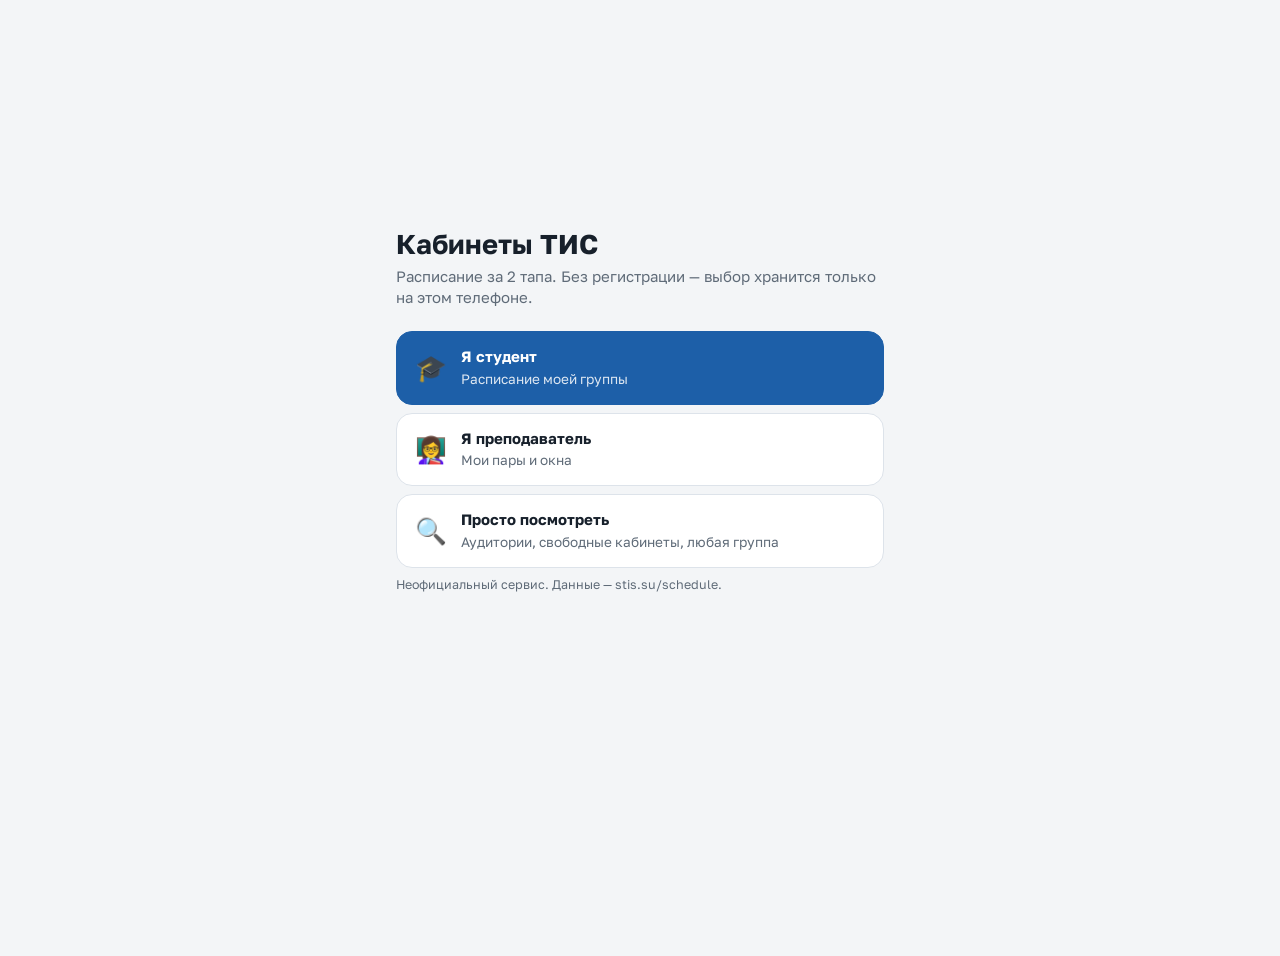
==== proto/index.html @ b6fd41b8 "Прототип редизайна: онбординг, «Сегодня», неделя, поиск и свободные кабинеты Co-Authored-By: Claude " ====
<!doctype html>
<html lang="ru">
<head>
<meta charset="utf-8">
<meta name="viewport" content="width=device-width,initial-scale=1,viewport-fit=cover">
<title>Кабинеты ТИС — прототип</title>
<link rel="preconnect" href="https://fonts.googleapis.com">
<link rel="stylesheet" href="https://fonts.googleapis.com/css2?family=Golos+Text:wght@400;500;600;700&family=IBM+Plex+Mono:wght@400;500;600&display=swap">
<style>
/* Прототип «Моё расписание сначала»: онбординг → Сегодня / Неделя / Найти / Ещё (нижняя панель) */
:root{
  --bg:#f3f5f7; --surface:#ffffff; --fg:#17202b; --muted:#5f6b78; --line:#dde3ea;
  --accent:#1d5fa8; --accent-fg:#ffffff; --accent-soft:#e3edf8;
  --now:#c2410c; --now-soft:#fdeee5; --lab:#2f7d4f; --lab-soft:#e2f2e8; --warn:#a16207; --warn-soft:#fdf3d8;
  --f-body:"Golos Text",system-ui,-apple-system,"Segoe UI",Roboto,sans-serif;
  --f-mono:"IBM Plex Mono",ui-monospace,Consolas,monospace;
  color-scheme:light;
}
@media (prefers-color-scheme: dark){:root:not([data-theme="light"]){
  --bg:#0f141a; --surface:#171e27; --fg:#e6ebf1; --muted:#97a3b0; --line:#28323e;
  --accent:#7fb2ec; --accent-fg:#0f141a; --accent-soft:#1a2b40;
  --now:#fb923c; --now-soft:#3a2416; --lab:#6fcf97; --lab-soft:#183324; --warn:#facc15; --warn-soft:#3a3214; color-scheme:dark}}
:root[data-theme="dark"]{
  --bg:#0f141a; --surface:#171e27; --fg:#e6ebf1; --muted:#97a3b0; --line:#28323e;
  --accent:#7fb2ec; --accent-fg:#0f141a; --accent-soft:#1a2b40;
  --now:#fb923c; --now-soft:#3a2416; --lab:#6fcf97; --lab-soft:#183324; --warn:#facc15; --warn-soft:#3a3214; color-scheme:dark}

*{box-sizing:border-box}
[hidden]{display:none!important}
html{-webkit-text-size-adjust:100%}
body{margin:0;background:var(--bg);color:var(--fg);font:15px/1.45 var(--f-body)}
button{font:inherit;color:inherit;cursor:pointer}
input{font:inherit}
.mono{font-family:var(--f-mono)}
.muted{color:var(--muted)}
.app{max-width:520px;margin:0 auto;padding:12px 16px calc(84px + env(safe-area-inset-bottom,0px))}

/* шапка с профилями */
.top{display:flex;align-items:center;gap:8px;margin:4px 0 12px}
.profiles{display:flex;gap:6px;overflow-x:auto;scrollbar-width:none;flex:1;min-width:0}
.profiles::-webkit-scrollbar{display:none}
.prof{flex:none;border:1px solid var(--line);background:var(--surface);border-radius:99px;padding:6px 12px;font-weight:600;font-size:.88rem;white-space:nowrap}
.prof small{font-weight:400;color:var(--muted);margin-left:4px}
.prof[aria-pressed="true"]{background:var(--fg);color:var(--bg);border-color:var(--fg)}
.prof[aria-pressed="true"] small{color:inherit;opacity:.7}
.prof.add{color:var(--accent);border-style:dashed}

/* карточка «сейчас / следующая» */
.hero{background:var(--accent);color:var(--accent-fg);border-radius:20px;padding:16px 18px;margin-bottom:14px}
.hero.now{background:var(--now)}
.hero.calm{background:var(--surface);color:var(--fg);border:1px solid var(--line)}
.hero .lbl{font-size:.8rem;font-weight:600;text-transform:uppercase;letter-spacing:.06em;opacity:.85}
.hero .room{font-family:var(--f-mono);font-size:2.6rem;font-weight:600;line-height:1.1;margin:6px 0 2px}
.hero .subj{font-size:1.05rem;font-weight:600;line-height:1.3}
.hero .meta{font-size:.88rem;opacity:.85;margin-top:4px}
.hero .bar{height:6px;background:color-mix(in srgb,currentColor 25%,transparent);border-radius:99px;margin-top:12px;overflow:hidden}
.hero .bar i{display:block;height:100%;background:currentColor;border-radius:99px}

/* дни */
.days{display:grid;grid-template-columns:28px repeat(6,1fr) 28px;gap:4px;align-items:center;margin-bottom:12px}
.days button{border:0;background:none;padding:6px 0;border-radius:12px;display:flex;flex-direction:column;align-items:center;line-height:1.15}
.days .w{font-size:.7rem;color:var(--muted);text-transform:uppercase}
.days .n{font-weight:700;font-size:1.05rem}
.days button.today .n{color:var(--accent)}
.days button[aria-pressed="true"]{background:var(--fg);color:var(--bg)}
.days button[aria-pressed="true"] .w,.days button[aria-pressed="true"] .n{color:inherit}
.days button.has::after{content:"";width:4px;height:4px;border-radius:50%;background:currentColor;opacity:.5;margin-top:3px}
.days .arr{color:var(--muted);font-size:1.1rem}

h2{font-size:1.15rem;margin:4px 0 10px}
h3{font-size:.8rem;text-transform:uppercase;letter-spacing:.06em;color:var(--muted);margin:18px 0 8px}

/* пары */
.lesson{display:grid;grid-template-columns:52px 1fr;gap:10px;margin-bottom:8px}
.lesson .t{font-family:var(--f-mono);font-size:.82rem;text-align:right;padding-top:12px;line-height:1.25}
.lesson .t b{display:block;font-size:.95rem}
.card{background:var(--surface);border:1px solid var(--line);border-radius:14px;padding:10px 12px;min-width:0}
.card .s{font-weight:600;line-height:1.3}
.card .who{font-size:.85rem;color:var(--muted);margin-top:3px}
.card .r{font-family:var(--f-mono);font-weight:600;color:var(--fg)}
.lesson.past{opacity:.5}
.lesson.cur .card{border-color:var(--now);box-shadow:inset 3px 0 0 var(--now)}
.lesson.cancel .card{background:transparent;border-style:dashed}
.lesson.cancel .s{text-decoration:line-through;color:var(--muted)}
.chip{display:inline-block;font-size:.68rem;font-weight:600;padding:1px 7px;border-radius:99px;background:var(--accent-soft);color:var(--accent);margin-right:6px;vertical-align:1px}
.chip.k3{background:var(--lab-soft);color:var(--lab)}
.chip.chg{background:var(--warn-soft);color:var(--warn)}
.chip.nw{background:var(--now-soft);color:var(--now)}
.gap{margin:2px 0 10px 62px;font-size:.8rem;color:var(--muted);display:flex;align-items:center;gap:8px}
.gap::before{content:"";flex:none;width:18px;border-top:1px dashed var(--muted)}
.empty{background:var(--surface);border:1px dashed var(--line);border-radius:14px;padding:22px 16px;text-align:center;color:var(--muted)}
.link{background:none;border:0;padding:0;color:var(--accent);font:inherit}

/* неделя */
.wday{background:var(--surface);border:1px solid var(--line);border-radius:14px;padding:10px 12px;margin-bottom:8px}
.wday.today{border-color:var(--accent)}
.wday .hd{display:flex;justify-content:space-between;align-items:baseline;font-weight:700;margin-bottom:4px;background:none;border:0;padding:0;width:100%;text-align:left}
.wday .hd span{font-weight:400;font-size:.8rem;color:var(--muted)}
.wrow{display:grid;grid-template-columns:18px 44px 1fr auto;gap:8px;font-size:.88rem;padding:3px 0;align-items:baseline}
.wrow .p{color:var(--muted);font-family:var(--f-mono)}
.wrow .tm{font-family:var(--f-mono);color:var(--muted);font-size:.8rem}
.wrow .sj{white-space:nowrap;overflow:hidden;text-overflow:ellipsis}
.wrow .rm{font-family:var(--f-mono);font-weight:600}

/* поиск */
.search{display:flex;gap:8px;margin-bottom:12px}
.search input{flex:1;min-width:0;border:1px solid var(--line);background:var(--surface);color:var(--fg);border-radius:12px;padding:12px 14px;font-size:1rem}
.res{display:flex;flex-direction:column;gap:6px}
.res button{display:flex;justify-content:space-between;gap:8px;text-align:left;background:var(--surface);border:1px solid var(--line);border-radius:12px;padding:10px 12px}
.res button small{color:var(--muted);flex:none}
.big{display:flex;align-items:center;gap:12px;width:100%;text-align:left;background:var(--surface);border:1px solid var(--line);border-radius:16px;padding:14px 16px;margin-bottom:8px}
.big .ic{font-size:1.6rem;flex:none;width:36px;text-align:center}
.big b{display:block}
.big span{font-size:.85rem;color:var(--muted)}
.big.primary{background:var(--accent);color:var(--accent-fg);border-color:var(--accent)}
.big.primary span{color:inherit;opacity:.85}
.pairs{display:flex;gap:6px;overflow-x:auto;scrollbar-width:none;margin-bottom:10px}
.pairs button{flex:none;border:1px solid var(--line);background:var(--surface);border-radius:12px;padding:6px 12px;font-size:.85rem;line-height:1.2;text-align:center}
.pairs button small{display:block;color:var(--muted);font-family:var(--f-mono);font-size:.72rem}
.pairs button[aria-pressed="true"]{background:var(--fg);color:var(--bg);border-color:var(--fg)}
.pairs button[aria-pressed="true"] small{color:inherit}
.rooms{display:grid;grid-template-columns:repeat(auto-fill,minmax(96px,1fr));gap:6px}
.rooms button{background:var(--lab-soft);color:var(--fg);border:1px solid transparent;border-radius:12px;padding:8px 10px;text-align:left}
.rooms button b{font-family:var(--f-mono);display:block}
.rooms button small{color:var(--muted);font-size:.75rem}
.viewing{display:flex;align-items:center;gap:8px;background:var(--accent-soft);border-radius:12px;padding:8px 10px 8px 14px;margin-bottom:12px;font-size:.9rem}
.viewing b{flex:1;min-width:0;overflow:hidden;text-overflow:ellipsis;white-space:nowrap}
.btn{border:1px solid var(--line);background:var(--surface);border-radius:10px;padding:6px 12px;font-weight:600;font-size:.85rem}
.btn.primary{background:var(--accent);border-color:var(--accent);color:var(--accent-fg)}

/* изменения */
.chg{background:var(--surface);border:1px solid var(--line);border-radius:12px;padding:10px 12px;margin-bottom:6px;font-size:.88rem}
.chg .w{font-size:.78rem;color:var(--muted)}
.chg del{color:var(--muted)}
.chg ins{text-decoration:none;font-weight:600}

/* онбординг */
.onb{min-height:calc(100vh - 40px);display:flex;flex-direction:column;justify-content:center;padding-bottom:40px}
.onb h1{font-size:1.7rem;line-height:1.15;margin:0 0 6px}
.onb p{color:var(--muted);margin:0 0 22px}

/* нижняя панель */
.tabbar{position:fixed;left:0;right:0;bottom:0;background:color-mix(in srgb,var(--surface) 92%,transparent);backdrop-filter:blur(10px);border-top:1px solid var(--line);padding:6px 8px calc(6px + env(safe-area-inset-bottom,0px));display:flex;justify-content:center}
.tabbar div{display:grid;grid-template-columns:repeat(4,1fr);max-width:520px;width:100%}
.tabbar button{border:0;background:none;display:flex;flex-direction:column;align-items:center;gap:2px;padding:6px 0;font-size:.72rem;color:var(--muted);position:relative}
.tabbar button .i{font-size:1.25rem;line-height:1}
.tabbar button[aria-current="page"]{color:var(--accent);font-weight:600}
.tabbar .dot{position:absolute;top:4px;left:calc(50% + 8px);background:var(--now);color:#fff;border-radius:99px;font-size:.62rem;padding:0 5px;font-weight:700}
.foot{font-size:.78rem;color:var(--muted);margin-top:20px}
.demo{font-size:.75rem;color:var(--muted);text-align:center;margin:-4px 0 10px}
</style>
</head>
<body>
<div class="app" id="app"></div>
<nav class="tabbar" id="tabbar" hidden><div id="tabs"></div></nav>
<script>
"use strict";
/* Всё из расписания выводится только через textContent (helper h) */
const KN = ["", "Лекция", "Практика", "Лаб."];
const WD = ["пн", "вт", "ср", "чт", "пт", "сб", "вс"];
const WDL = ["Понедельник", "Вторник", "Среда", "Четверг", "Пятница", "Суббота", "Воскресенье"];
const TYPE = { group: "группа", teacher: "преп.", room: "ауд." };

function h(tag, props, ...kids) {
  const el = document.createElement(tag);
  for (const [k, v] of Object.entries(props || {})) {
    if (v == null || v === false) continue;
    if (k === "class") el.className = v;
    else if (k.startsWith("on")) el.addEventListener(k.slice(2), v);
    else el.setAttribute(k, v === true ? "" : v);
  }
  for (const c of kids.flat()) if (c != null && c !== false) el.append(c instanceof Node ? c : String(c));
  return el;
}
const pad = n => String(n).padStart(2, "0");
const iso = d => `${d.getFullYear()}-${pad(d.getMonth() + 1)}-${pad(d.getDate())}`;
const fromIso = s => { const [y, m, d] = s.split("-").map(Number); return new Date(y, m - 1, d); };
const wdi = d => (d.getDay() + 6) % 7;
const addDays = (d, n) => { const x = new Date(d); x.setDate(x.getDate() + n); return x; };
const dm = d => `${pad(d.getDate())}.${pad(d.getMonth() + 1)}`;
const mins = t => { const m = /(\d{1,2})\.(\d{2})-(\d{1,2})\.(\d{2})/.exec(t || ""); return m ? [m[1] * 60 + +m[2], m[3] * 60 + +m[4]] : null; };
const hm = m => `${Math.floor(m / 60)}:${pad(m % 60)}`;
const dur = m => (m >= 60 ? Math.floor(m / 60) + " ч " : "") + (m % 60 ? (m % 60) + " мин" : "");
const splitT = s => s.split("/").map(x => x.trim()).filter(Boolean);
const roomName = r => r === "СЗ" ? "Спортзал" : r;
const roomSort = (a, b) => { const pa = /^([^\d-]*)-?(\d*)/.exec(a), pb = /^([^\d-]*)-?(\d*)/.exec(b); return pa[1] === pb[1] ? (+pa[2] || 0) - (+pb[2] || 0) : pa[1].localeCompare(pb[1], "ru"); };
function ls(k, v) { try { if (v === undefined) return JSON.parse(localStorage.getItem(k)); localStorage.setItem(k, JSON.stringify(v)); } catch (e) { return null; } }

/* демо-время: ?now=2026-10-27T10:20 — чтобы посмотреть «идёт пара» в любой момент */
const NOWP = new URLSearchParams(location.search).get("now");
const now = () => NOWP ? new Date(NOWP) : new Date();
const today = () => { const d = now(); d.setHours(0, 0, 0, 0); return d; };
const nowMin = () => { const d = now(); return d.getHours() * 60 + d.getMinutes(); };

/* ---------- данные ---------- */
let L = [], byDate = new Map(), lists = { group: [], teacher: [], room: [] }, CH = [], ICS = {}, UPDATED = "", MAXD = "";
function ingest(data) {
  const S = data.dict;
  L = data.l.map(r => ({ d: S[r[0]], p: r[1], t: S[r[2]], g: S[r[3]], k: r[4], s: S[r[5]], te: S[r[6]], r: S[r[7]], tl: splitT(S[r[6]]) }));
  const gs = new Set(), ts = new Set(), rs = new Set();
  byDate = new Map();
  for (const l of L) {
    (byDate.get(l.d) || byDate.set(l.d, []).get(l.d)).push(l);
    gs.add(l.g); l.tl.forEach(t => ts.add(t)); if (l.r) rs.add(l.r);
  }
  lists.group = [...gs].sort((a, b) => a.localeCompare(b, "ru"));
  lists.teacher = [...ts].sort((a, b) => a.localeCompare(b, "ru"));
  lists.room = [...rs].sort(roomSort);
  ICS = data.ics || {}; UPDATED = data.updated || "";
  MAXD = [...byDate.keys()].sort().pop() || "";
}
const match = (l, e) => e.type === "group" ? l.g === e.v : e.type === "teacher" ? l.tl.includes(e.v) : l.r === e.v;
function dayItems(date, e) {
  const agg = new Map();
  for (const l of byDate.get(date) || []) {
    if (!match(l, e)) continue;
    const k = [l.p, l.s, l.te, l.r, l.k].join("|");
    if (!agg.has(k)) agg.set(k, { ...l, gs: [], m: mins(l.t) });
    const a = agg.get(k); if (!a.gs.includes(l.g)) a.gs.push(l.g);
  }
  return [...agg.values()].sort((a, b) => a.p - b.p);
}
const chTouches = (c, e) => c.type === "lesson" && (e.type === "group" ? c.g.includes(e.v)
  : [c.before, c.after].some(x => x && (e.type === "room" ? x.r === e.v : splitT(x.t).includes(e.v))));
function changesFor(date, e) { return CH.filter(c => c.d === date && chTouches(c, e)); }
function pairTimes(date) {
  const cnt = {};
  for (const l of byDate.get(date) || []) (cnt[l.p] ||= {})[l.t] = (cnt[l.p][l.t] || 0) + 1;
  const out = {}; for (const p in cnt) out[p] = Object.entries(cnt[p]).sort((a, b) => b[1] - a[1])[0][0];
  return out;
}

/* ---------- состояние ---------- */
const st = {
  profiles: ls("proto-profiles") || [],
  cur: ls("proto-cur") || 0,
  tab: "today", view: null, date: today(), onb: null, q: "", freePair: null,
};
const me = () => st.view || st.profiles[st.cur] || null;
function saveProfiles() { ls("proto-profiles", st.profiles); ls("proto-cur", st.cur); }
function addProfile(e, makeCur = true) {
  let i = st.profiles.findIndex(p => p.type === e.type && p.v === e.v);
  if (i < 0) { st.profiles.push(e); i = st.profiles.length - 1; }
  if (makeCur) st.cur = i;
  st.view = null; saveProfiles();
}
const go = (tab, extra) => { Object.assign(st, { tab }, extra || {}); render(); scrollTo(0, 0); };

/* ---------- онбординг ---------- */
function viewOnboarding() {
  if (!st.onb) return [h("div", { class: "onb" },
    h("h1", {}, "Кабинеты ТИС"),
    h("p", {}, "Расписание за 2 тапа. Без регистрации — выбор хранится только на этом телефоне."),
    h("button", { class: "big primary", onclick: () => { st.onb = "group"; render(); } }, h("span", { class: "ic" }, "🎓"), h("div", {}, h("b", {}, "Я студент"), h("span", {}, "Расписание моей группы"))),
    h("button", { class: "big", onclick: () => { st.onb = "teacher"; render(); } }, h("span", { class: "ic" }, "👩‍🏫"), h("div", {}, h("b", {}, "Я преподаватель"), h("span", {}, "Мои пары и окна"))),
    h("button", { class: "big", onclick: () => { st.onb = "skip"; ls("proto-skip", 1); go("find"); } }, h("span", { class: "ic" }, "🔍"), h("div", {}, h("b", {}, "Просто посмотреть"), h("span", {}, "Аудитории, свободные кабинеты, любая группа"))),
    h("p", { class: "foot" }, "Неофициальный сервис. Данные — stis.su/schedule."))];
  const type = st.onb, q = st.q.toLowerCase();
  const found = lists[type].filter(v => v.toLowerCase().includes(q)).slice(0, 40);
  const input = h("input", { placeholder: type === "group" ? "Например, Исп-9-251" : "Фамилия", value: st.q, autocomplete: "off", spellcheck: "false",
    oninput: e => { st.q = e.target.value; renderKeepFocus(); } });
  return [h("div", { style: "padding-top:24px" },
    h("button", { class: "link", onclick: () => { st.onb = null; st.q = ""; render(); } }, "← назад"),
    h("h2", { style: "margin-top:12px" }, type === "group" ? "Найди свою группу" : "Найди себя"),
    h("div", { class: "search" }, input),
    h("div", { class: "res" }, found.map(v => h("button", { onclick: () => { addProfile({ type, v }); st.onb = null; st.q = ""; go("today", { date: today() }); } }, h("b", {}, v), h("small", {}, TYPE[type])))),
    found.length ? null : h("div", { class: "empty" }, "Ничего не нашлось"))];
}

/* ---------- шапка профилей ---------- */
function profileBar() {
  return h("div", { class: "top" }, h("div", { class: "profiles" },
    st.profiles.map((p, i) => h("button", { class: "prof", "aria-pressed": !st.view && i === st.cur ? "true" : "false",
      onclick: () => { st.cur = i; st.view = null; saveProfiles(); render(); } }, p.type === "room" ? roomName(p.v) : p.v, h("small", {}, TYPE[p.type]))),
    h("button", { class: "prof add", onclick: () => go("find") }, "+ добавить")));
}
function viewingBar() {
  if (!st.view) return null;
  return h("div", { class: "viewing" }, h("b", {}, "Смотришь: " + (st.view.type === "room" ? roomName(st.view.v) : st.view.v)),
    h("button", { class: "btn primary", onclick: () => addProfile(st.view, false) || render() }, "★ Сохранить"),
    h("button", { class: "btn", "aria-label": "Закрыть", onclick: () => { st.view = null; render(); } }, "✕"));
}

/* ---------- Сегодня ---------- */
function nextSchoolDay(from, e) {
  for (let d = addDays(from, 1), i = 0; i < 14; i++, d = addDays(d, 1)) { const it = dayItems(iso(d), e); if (it.length) return [d, it]; }
  return [null, []];
}
function hero(e) {
  const t = iso(today()), items = dayItems(t, e), m = nowMin();
  const cur = items.find(i => i.m && m >= i.m[0] && m < i.m[1]);
  const next = items.find(i => i.m && i.m[0] > m);
  const place = i => e.type === "room" ? (i.gs.length > 2 ? i.gs.length + " групп" : i.gs.join(", ")) : roomName(i.r || "без ауд.");
  const sub = i => [i.s, e.type === "teacher" ? i.gs.join(", ") : e.type === "group" ? i.te : i.te].filter(Boolean).join(" · ");
  if (cur) {
    const left = cur.m[1] - m, pct = 100 * (m - cur.m[0]) / (cur.m[1] - cur.m[0]);
    return h("div", { class: "hero now" }, h("div", { class: "lbl" }, `Идёт ${cur.p} пара · ещё ${dur(left)}`),
      h("div", { class: "room" }, place(cur)), h("div", { class: "subj" }, cur.s),
      h("div", { class: "meta" }, (e.type === "group" ? cur.te : cur.gs.join(", ")) + (next ? ` · дальше ${next.p} пара в ${hm(next.m[0])}, ${place(next)}` : " · последняя на сегодня")),
      h("div", { class: "bar" }, h("i", { style: `width:${pct.toFixed(0)}%` })));
  }
  if (next) {
    const left = next.m[0] - m;
    return h("div", { class: "hero" }, h("div", { class: "lbl" }, `${items[0] === next ? "Первая пара" : "Следующая"} · ${next.p} пара через ${dur(left)}`),
      h("div", { class: "room" }, place(next)), h("div", { class: "subj" }, next.s),
      h("div", { class: "meta" }, `${hm(next.m[0])}–${hm(next.m[1])} · ${e.type === "group" ? next.te : next.gs.join(", ")}`));
  }
  const [nd, nit] = nextSchoolDay(today(), e);
  const head = items.length ? "Пары на сегодня закончились" : wdi(today()) === 6 ? "Сегодня выходной" : "Сегодня пар нет";
  if (!nd) return h("div", { class: "hero calm" }, h("div", { class: "lbl" }, head), h("div", { class: "subj", style: "margin-top:6px" }, "Следующих пар в выложенном расписании нет."));
  const f = nit[0], when = iso(nd) === iso(addDays(today(), 1)) ? "Завтра" : `${WDL[wdi(nd)]}, ${dm(nd)}`;
  return h("div", { class: "hero calm" }, h("div", { class: "lbl muted" }, head),
    h("div", { class: "subj", style: "margin-top:8px" }, `${when}: к ${f.p} паре, ${f.m ? hm(f.m[0]) : ""}`),
    h("div", { class: "room", style: "font-size:2rem" }, place(f)),
    h("div", { class: "meta muted" }, sub(f) + ` · всего ${nit.length} ${nit.length === 1 ? "пара" : nit.length < 5 ? "пары" : "пар"}`));
}
function dayStrip(onPick) {
  const mon = addDays(st.date, -wdi(st.date)), e = me(), t = iso(today());
  return h("div", { class: "days" },
    h("button", { class: "arr", "aria-label": "Прошлая неделя", onclick: () => { st.date = addDays(st.date, -7); render(); } }, "‹"),
    Array.from({ length: 6 }, (_, i) => { const d = addDays(mon, i), k = iso(d);
      return h("button", { class: (k === t ? "today " : "") + (e && dayItems(k, e).length ? "has" : ""), "aria-pressed": k === iso(st.date) ? "true" : "false",
        onclick: () => { st.date = d; onPick ? onPick() : render(); } }, h("span", { class: "w" }, WD[i]), h("span", { class: "n" }, d.getDate())); }),
    h("button", { class: "arr", "aria-label": "Следующая неделя", onclick: () => { st.date = addDays(st.date, 7); render(); } }, "›"));
}
function lessonList(date, e) {
  const items = dayItems(date, e), chs = changesFor(date, e), isToday = date === iso(today()), m = nowMin();
  const cancelled = chs.filter(c => c.before && !c.after).map(c => ({ p: c.p, s: c.before.s, r: c.before.r, te: c.before.t, k: c.before.k, gs: c.g, m: mins(pairTimes(date)[c.p]), cancel: true }));
  const all = [...items, ...cancelled].sort((a, b) => a.p - b.p);
  if (!all.length) {
    const d = fromIso(date);
    return [h("div", { class: "empty" }, wdi(d) === 6 ? "Воскресенье — отдыхаем." : date > MAXD ? `Расписание на эти дни ещё не выложено (есть до ${dm(fromIso(MAXD))}).` : e.type === "room" ? "Аудитория свободна весь день." : "Пар нет.")];
  }
  const out = []; let prevEnd = null;
  for (const i of all) {
    if (prevEnd != null && i.m && !i.cancel && i.m[0] - prevEnd >= 60) out.push(h("div", { class: "gap" }, (e.type === "room" ? "свободно " : "окно ") + dur(i.m[0] - prevEnd)));
    const changed = !i.cancel && chs.some(c => c.p === i.p && c.after && c.after.s === i.s);
    const cls = "lesson" + (i.cancel ? " cancel" : "") + (isToday && i.m && m >= i.m[0] && m < i.m[1] ? " cur" : "") + (isToday && i.m && m >= i.m[1] ? " past" : "");
    const who = e.type === "group" ? [i.r ? h("span", { class: "r" }, roomName(i.r)) : "без аудитории", " · ", i.te]
      : e.type === "teacher" ? [i.r ? h("span", { class: "r" }, roomName(i.r)) : "без аудитории", " · ", i.gs.join(", ")]
      : [i.te, " · ", i.gs.join(", ")];
    out.push(h("div", { class: cls },
      h("div", { class: "t" }, h("b", {}, i.m ? hm(i.m[0]) : i.p + " п."), i.m ? hm(i.m[1]) : ""),
      h("div", { class: "card" },
        h("div", { class: "s" }, i.cancel ? h("span", { class: "chip nw" }, "отменено") : changed ? h("span", { class: "chip chg" }, "изменено") : null,
          !i.cancel && i.k ? h("span", { class: "chip k" + i.k }, KN[i.k]) : null, i.s),
        h("div", { class: "who" }, `${i.p} пара · `, who))));
    if (!i.cancel && i.m) prevEnd = i.m[1];
  }
  return out;
}
function viewToday() {
  const e = me();
  if (!e) return [h("div", { class: "empty", style: "margin-top:40px" }, "Профиль не выбран. ", h("button", { class: "link", onclick: () => { st.onb = null; ls("proto-skip", null); render(); } }, "Выбрать группу"))];
  const sel = iso(st.date), isToday = sel === iso(today());
  return [profileBar(), viewingBar(),
    isToday ? hero(e) : null,
    dayStrip(),
    h("h2", {}, isToday ? "Сегодня" : `${WDL[wdi(st.date)]}, ${dm(st.date)}`),
    lessonList(sel, e)];
}

/* ---------- Неделя ---------- */
function viewWeek() {
  const e = me(); if (!e) return viewToday();
  const mon = addDays(st.date, -wdi(st.date)), t = iso(today());
  return [profileBar(), viewingBar(),
    h("div", { class: "days", style: "grid-template-columns:28px 1fr 28px" },
      h("button", { class: "arr", onclick: () => { st.date = addDays(st.date, -7); render(); } }, "‹"),
      h("b", { style: "text-align:center" }, `Неделя ${dm(mon)} – ${dm(addDays(mon, 5))}`),
      h("button", { class: "arr", onclick: () => { st.date = addDays(st.date, 7); render(); } }, "›")),
    Array.from({ length: 6 }, (_, i) => {
      const d = addDays(mon, i), k = iso(d), items = dayItems(k, e);
      return h("div", { class: "wday" + (k === t ? " today" : "") },
        h("button", { class: "hd", onclick: () => go("today", { date: d }) }, WDL[i], h("span", {}, dm(d) + (items.length ? ` · ${items.length} ${items.length === 1 ? "пара" : items.length < 5 ? "пары" : "пар"}` : ""))),
        items.length ? items.map(x => h("div", { class: "wrow" }, h("span", { class: "p" }, x.p), h("span", { class: "tm" }, x.m ? hm(x.m[0]) : ""),
          h("span", { class: "sj" }, x.s), h("span", { class: "rm" }, e.type === "room" ? (x.gs.length > 1 ? x.gs.length + " гр." : x.gs[0]) : roomName(x.r || "—"))))
          : h("div", { class: "muted", style: "font-size:.85rem" }, k > MAXD ? "ещё не выложено" : "нет пар"));
    })];
}

/* ---------- Найти ---------- */
function viewFind() {
  const q = st.q.trim().toLowerCase(), view = [];
  const input = h("input", { placeholder: "Группа, аудитория или фамилия", value: st.q, autocomplete: "off", spellcheck: "false",
    oninput: ev => { st.q = ev.target.value; renderKeepFocus(); } });
  view.push(st.profiles.length ? profileBar() : null, h("div", { class: "search" }, input));
  if (q) {
    const res = [];
    for (const type of ["group", "room", "teacher"]) for (const v of lists[type]) if (v.toLowerCase().includes(q) || (type === "room" && v === "СЗ" && "спортзал".includes(q))) res.push({ type, v });
    view.push(h("div", { class: "res" }, res.slice(0, 30).map(e => h("button", { onclick: () => { st.q = ""; go("today", { view: e, date: today() }); } }, h("b", {}, roomName(e.v)), h("small", {}, TYPE[e.type])))),
      res.length ? null : h("div", { class: "empty" }, "Ничего не нашлось"));
    return view;
  }
  view.push(h("h3", {}, "Свободные аудитории"));
  const dday = byDate.has(iso(today())) ? iso(today()) : [...byDate.keys()].sort().find(k => k > iso(today())) || iso(today());
  const times = pairTimes(dday), ps = Object.keys(times).map(Number).sort((a, b) => a - b), m = nowMin();
  if (!ps.length) { view.push(h("div", { class: "empty" }, "Нет данных на ближайшие дни.")); return view; }
  const curP = dday === iso(today()) ? (ps.find(p => { const t = mins(times[p]); return t && m < t[1]; }) || ps[ps.length - 1]) : ps[0];
  if (st.freePair == null || !ps.includes(st.freePair)) st.freePair = curP;
  if (dday !== iso(today())) view.push(h("p", { class: "muted", style: "margin:0 0 8px;font-size:.85rem" }, `Сегодня занятий нет — показываю ${WDL[wdi(fromIso(dday))].toLowerCase()}, ${dm(fromIso(dday))}.`));
  view.push(h("div", { class: "pairs" }, ps.map(p => h("button", { "aria-pressed": p === st.freePair ? "true" : "false", onclick: () => { st.freePair = p; render(); } },
    `${p} пара` + (p === curP && dday === iso(today()) ? " · сейчас" : ""), h("small", {}, times[p].replace(/\./g, ":").replace("-", "–"))))));
  const busy = p => new Set((byDate.get(dday) || []).filter(l => l.p === p && l.r).map(l => l.r));
  const busyBy = Object.fromEntries(ps.map(p => [p, busy(p)]));
  const free = lists.room.filter(r => !busyBy[st.freePair].has(r));
  const streak = r => { let n = 0; for (const p of ps.filter(p => p >= st.freePair)) { if (busyBy[p].has(r)) break; n++; } return n; };
  const byB = {};
  free.forEach(r => (byB[/^([^\d-]+)-/.exec(r)?.[1] || r] ||= []).push(r));
  view.push(h("p", { class: "muted", style: "margin:0 0 8px;font-size:.85rem" }, `Свободно ${free.length} из ${lists.room.length}. Цифра — сколько пар подряд свободна.`));
  for (const b of Object.keys(byB).sort((a, c) => a.localeCompare(c, "ru"))) {
    view.push(h("h3", { style: "margin-top:12px" }, b === "К" ? "Корпус К" : b === "В" ? "Корпус В" : b === "СЗ" ? "Спортзал" : b),
      h("div", { class: "rooms" }, byB[b].map(r => { const n = streak(r);
        return h("button", { onclick: () => go("today", { view: { type: "room", v: r }, date: fromIso(dday) }) }, h("b", {}, r), h("small", {}, n >= ps.length - ps.indexOf(st.freePair) ? "до конца дня" : `свободна ${n} ${n === 1 ? "пару" : n < 5 ? "пары" : "пар"}`)); })));
  }
  return view;
}

/* ---------- Ещё ---------- */
function viewMore() {
  const e = st.profiles[st.cur], view = [h("h2", { style: "margin-top:8px" }, "Ещё")];
  const mine = e ? CH.filter(c => chTouches(c, e)) : [];
  view.push(h("h3", {}, e ? `Изменения: ${e.v}` : "Изменения"));
  const list = (e ? mine : CH).slice(0, 20);
  if (!list.length) view.push(h("div", { class: "empty" }, e ? "Замен для твоего профиля пока не было." : "Изменений пока не было."));
  for (const c of list) {
    if (c.type === "week") { view.push(h("div", { class: "chg" }, h("div", { class: "w" }, c.at), `📅 Выложено расписание: ${dm(fromIso(c.d))} – ${dm(fromIso(c.to))}`)); continue; }
    const b = c.before, a = c.after, d = fromIso(c.d);
    const body = b && a ? [a.s, b.r !== a.r ? [" · ауд. ", h("del", {}, b.r || "—"), " → ", h("ins", {}, a.r || "—")] : null, b.s !== a.s ? [" · было: ", h("del", {}, b.s)] : null]
      : a ? ["➕ ", a.s, ` · ${a.r || "без ауд."}`] : ["➖ отменено: ", b.s];
    view.push(h("div", { class: "chg" }, h("div", { class: "w" }, `${WD[wdi(d)]} ${dm(d)} · ${c.p} пара · ${c.g.join(", ")}`), body));
  }
  view.push(h("h3", {}, "Календарь"));
  const key = e && { group: "g", teacher: "t", room: "r" }[e.type] + "|" + e.v;
  if (e && ICS[key]) {
    const url = new URL("../ics/" + ICS[key], location.href);
    view.push(h("a", { class: "big", href: "webcal://" + url.host + url.pathname, style: "text-decoration:none;color:inherit" }, h("span", { class: "ic" }, "📆"),
      h("div", {}, h("b", {}, "Подписаться в «Календаре»"), h("span", {}, `${e.v} — пары появятся в телефоне и будут обновляться`))));
  } else view.push(h("div", { class: "empty" }, "Выбери профиль, чтобы подписаться."));
  view.push(h("h3", {}, "Для учебной части"),
    h("a", { class: "big", href: "../#grid", style: "text-decoration:none;color:inherit" }, h("span", { class: "ic" }, "▦"), h("div", {}, h("b", {}, "Шахматка"), h("span", {}, "Все аудитории × пары за день"))),
    h("a", { class: "big", href: "../#stats", style: "text-decoration:none;color:inherit" }, h("span", { class: "ic" }, "📊"), h("div", {}, h("b", {}, "Загрузка аудиторий"), h("span", {}, "Аналитика за неделю"))));
  view.push(h("h3", {}, "Профили"),
    st.profiles.length ? h("div", { class: "res" }, st.profiles.map((p, i) => h("button", { onclick: () => { if (confirm(`Убрать «${p.v}»?`)) { st.profiles.splice(i, 1); st.cur = 0; saveProfiles(); render(); } } }, h("b", {}, roomName(p.v)), h("small", {}, TYPE[p.type] + " · убрать ✕")))) : null,
    h("button", { class: "btn", style: "margin-top:8px", onclick: () => { st.profiles = []; st.cur = 0; saveProfiles(); ls("proto-skip", null); st.onb = null; render(); } }, "Начать заново (показать первый экран)"));
  view.push(h("p", { class: "foot" }, `Неофициальный сервис — при расхождениях верь stis.su/schedule. Обновлено ${UPDATED}. Профиль хранится только на этом устройстве.`));
  return view;
}

/* ---------- отрисовка ---------- */
const TABS = [["today", "◉", "Сегодня"], ["week", "☷", "Неделя"], ["find", "⌕", "Найти"], ["more", "≡", "Ещё"]];
function render() {
  const onboarding = !st.profiles.length && !ls("proto-skip");
  const v = onboarding ? viewOnboarding() : { today: viewToday, week: viewWeek, find: viewFind, more: viewMore }[st.tab]();
  $app.replaceChildren(...[NOWP ? h("div", { class: "demo" }, `демо-время: ${NOWP.replace("T", " ")}`) : null, v].flat(Infinity).filter(x => x != null && x !== false));
  $bar.hidden = onboarding;
  if (onboarding && st.onb && document.activeElement === document.body) $app.querySelector("input")?.focus();
  const e = st.profiles[st.cur], mine = e ? CH.filter(c => chTouches(c, e) && c.d >= iso(today())).length : 0;
  $tabs.replaceChildren(...TABS.map(([id, i, t]) => h("button", { "aria-current": st.tab === id ? "page" : null,
    onclick: () => go(id, id === "today" || id === "week" ? {} : { view: id === "find" ? st.view : null }) },
    h("span", { class: "i" }, i), t, id === "more" && mine ? h("span", { class: "dot" }, mine) : null)));
}
function renderKeepFocus() {
  const pos = document.activeElement?.selectionStart; render();
  const inp = $app.querySelector("input"); if (inp) { inp.focus(); if (pos != null) inp.setSelectionRange(pos, pos); }
}
const $app = document.getElementById("app"), $bar = document.getElementById("tabbar"), $tabs = document.getElementById("tabs");
Promise.all([fetch("../data.json", { cache: "no-store" }).then(r => r.json()), fetch("../changes.json", { cache: "no-store" }).then(r => r.ok ? r.json() : []).catch(() => [])])
  .then(([d, c]) => { ingest(d); CH = Array.isArray(c) ? c : []; render(); })
  .catch(() => { $app.replaceChildren(h("div", { class: "empty" }, "Не удалось загрузить расписание.")); });
setInterval(() => { if (!document.hidden && !NOWP && !document.activeElement?.matches("input")) render(); }, 60000);
</script>
</body>
</html>
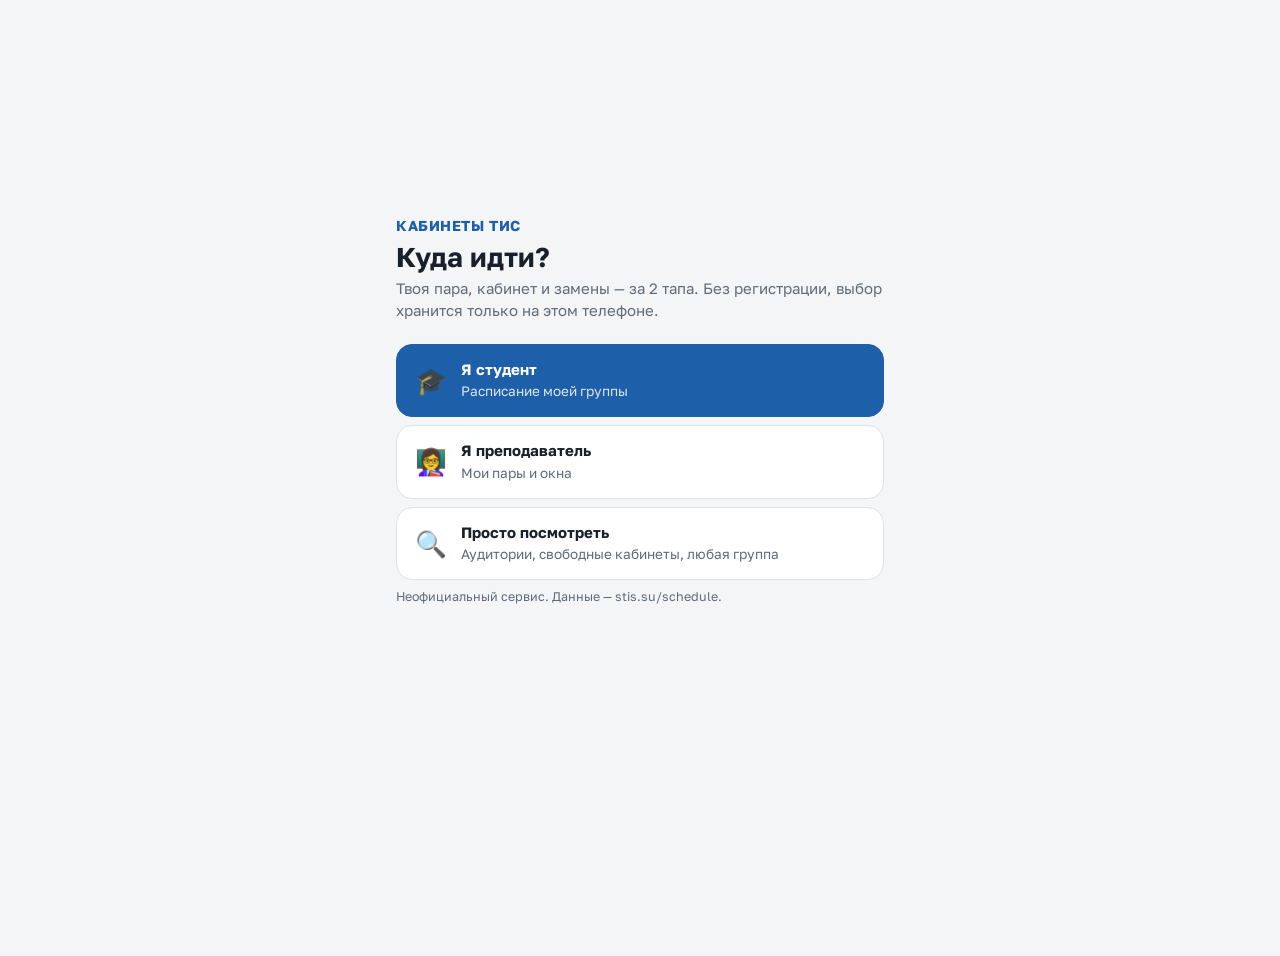
==== commit 2d257945: "Прототип: тон «Куда идти?», кнопка «Поделиться» картинкой дня и недели Co-Authored-By: Claude Opus 5" ====
--- a/proto/index.html
+++ b/proto/index.html
@@ -136,6 +136,7 @@
 
 /* онбординг */
 .onb{min-height:calc(100vh - 40px);display:flex;flex-direction:column;justify-content:center;padding-bottom:40px}
+.brand{font-weight:700;color:var(--accent);font-size:.9rem;letter-spacing:.04em;text-transform:uppercase;margin-bottom:4px}
 .onb h1{font-size:1.7rem;line-height:1.15;margin:0 0 6px}
 .onb p{color:var(--muted);margin:0 0 22px}
 
@@ -146,12 +147,17 @@
 .tabbar button .i{font-size:1.25rem;line-height:1}
 .tabbar button[aria-current="page"]{color:var(--accent);font-weight:600}
 .tabbar .dot{position:absolute;top:4px;left:calc(50% + 8px);background:var(--now);color:#fff;border-radius:99px;font-size:.62rem;padding:0 5px;font-weight:700}
+.hrow{display:flex;align-items:center;justify-content:space-between;gap:8px}
+.hrow h2{margin:4px 0 10px}
+.btn.share{color:var(--accent)}
+.toast{position:fixed;left:50%;bottom:calc(76px + env(safe-area-inset-bottom,0px));transform:translateX(-50%);background:var(--fg);color:var(--bg);padding:8px 14px;border-radius:12px;font-size:.88rem;z-index:5;max-width:calc(100% - 32px)}
 .foot{font-size:.78rem;color:var(--muted);margin-top:20px}
 .demo{font-size:.75rem;color:var(--muted);text-align:center;margin:-4px 0 10px}
 </style>
 </head>
 <body>
 <div class="app" id="app"></div>
+<div class="toast" id="toast" role="status" hidden></div>
 <nav class="tabbar" id="tabbar" hidden><div id="tabs"></div></nav>
 <script>
 "use strict";
@@ -249,8 +255,9 @@
 /* ---------- онбординг ---------- */
 function viewOnboarding() {
   if (!st.onb) return [h("div", { class: "onb" },
-    h("h1", {}, "Кабинеты ТИС"),
-    h("p", {}, "Расписание за 2 тапа. Без регистрации — выбор хранится только на этом телефоне."),
+    h("div", { class: "brand" }, "Кабинеты ТИС"),
+    h("h1", {}, "Куда идти?"),
+    h("p", {}, "Твоя пара, кабинет и замены — за 2 тапа. Без регистрации, выбор хранится только на этом телефоне."),
     h("button", { class: "big primary", onclick: () => { st.onb = "group"; render(); } }, h("span", { class: "ic" }, "🎓"), h("div", {}, h("b", {}, "Я студент"), h("span", {}, "Расписание моей группы"))),
     h("button", { class: "big", onclick: () => { st.onb = "teacher"; render(); } }, h("span", { class: "ic" }, "👩‍🏫"), h("div", {}, h("b", {}, "Я преподаватель"), h("span", {}, "Мои пары и окна"))),
     h("button", { class: "big", onclick: () => { st.onb = "skip"; ls("proto-skip", 1); go("find"); } }, h("span", { class: "ic" }, "🔍"), h("div", {}, h("b", {}, "Просто посмотреть"), h("span", {}, "Аудитории, свободные кабинеты, любая группа"))),
@@ -294,23 +301,23 @@
   const sub = i => [i.s, e.type === "teacher" ? i.gs.join(", ") : e.type === "group" ? i.te : i.te].filter(Boolean).join(" · ");
   if (cur) {
     const left = cur.m[1] - m, pct = 100 * (m - cur.m[0]) / (cur.m[1] - cur.m[0]);
-    return h("div", { class: "hero now" }, h("div", { class: "lbl" }, `Идёт ${cur.p} пара · ещё ${dur(left)}`),
+    return h("div", { class: "hero now" }, h("div", { class: "lbl" }, `Ты на ${cur.p} паре · ещё ${dur(left)}`),
       h("div", { class: "room" }, place(cur)), h("div", { class: "subj" }, cur.s),
-      h("div", { class: "meta" }, (e.type === "group" ? cur.te : cur.gs.join(", ")) + (next ? ` · дальше ${next.p} пара в ${hm(next.m[0])}, ${place(next)}` : " · последняя на сегодня")),
+      h("div", { class: "meta" }, (e.type === "group" ? cur.te : cur.gs.join(", ")) + (next ? ` · потом ${place(next)} в ${hm(next.m[0])}` : " · последняя, потом свобода")),
       h("div", { class: "bar" }, h("i", { style: `width:${pct.toFixed(0)}%` })));
   }
   if (next) {
     const left = next.m[0] - m;
-    return h("div", { class: "hero" }, h("div", { class: "lbl" }, `${items[0] === next ? "Первая пара" : "Следующая"} · ${next.p} пара через ${dur(left)}`),
+    return h("div", { class: "hero" }, h("div", { class: "lbl" }, `Куда идти · ${next.p} пара ${left <= 15 ? "уже через " + dur(left) + " 🏃" : "через " + dur(left)}`),
       h("div", { class: "room" }, place(next)), h("div", { class: "subj" }, next.s),
       h("div", { class: "meta" }, `${hm(next.m[0])}–${hm(next.m[1])} · ${e.type === "group" ? next.te : next.gs.join(", ")}`));
   }
   const [nd, nit] = nextSchoolDay(today(), e);
-  const head = items.length ? "Пары на сегодня закончились" : wdi(today()) === 6 ? "Сегодня выходной" : "Сегодня пар нет";
-  if (!nd) return h("div", { class: "hero calm" }, h("div", { class: "lbl" }, head), h("div", { class: "subj", style: "margin-top:6px" }, "Следующих пар в выложенном расписании нет."));
+  const head = items.length ? "Всё, на сегодня свобода 🎉" : wdi(today()) === 6 ? "Сегодня выходной 😴" : "Сегодня пар нет 🙌";
+  if (!nd) return h("div", { class: "hero calm" }, h("div", { class: "lbl" }, head), h("div", { class: "subj", style: "margin-top:6px" }, "Дальше пар в расписании пока нет — следи за stis.su."));
   const f = nit[0], when = iso(nd) === iso(addDays(today(), 1)) ? "Завтра" : `${WDL[wdi(nd)]}, ${dm(nd)}`;
   return h("div", { class: "hero calm" }, h("div", { class: "lbl muted" }, head),
-    h("div", { class: "subj", style: "margin-top:8px" }, `${when}: к ${f.p} паре, ${f.m ? hm(f.m[0]) : ""}`),
+    h("div", { class: "subj", style: "margin-top:8px" }, `${when} к ${f.m ? hm(f.m[0]) : f.p + " паре"} — сюда:`),
     h("div", { class: "room", style: "font-size:2rem" }, place(f)),
     h("div", { class: "meta muted" }, sub(f) + ` · всего ${nit.length} ${nit.length === 1 ? "пара" : nit.length < 5 ? "пары" : "пар"}`));
 }
@@ -356,7 +363,7 @@
   return [profileBar(), viewingBar(),
     isToday ? hero(e) : null,
     dayStrip(),
-    h("h2", {}, isToday ? "Сегодня" : `${WDL[wdi(st.date)]}, ${dm(st.date)}`),
+    h("div", { class: "hrow" }, h("h2", {}, isToday ? "Сегодня" : `${WDL[wdi(st.date)]}, ${dm(st.date)}`), dayItems(sel, e).length ? shareBtn("day") : null),
     lessonList(sel, e)];
 }
 
@@ -369,6 +376,7 @@
       h("button", { class: "arr", onclick: () => { st.date = addDays(st.date, -7); render(); } }, "‹"),
       h("b", { style: "text-align:center" }, `Неделя ${dm(mon)} – ${dm(addDays(mon, 5))}`),
       h("button", { class: "arr", onclick: () => { st.date = addDays(st.date, 7); render(); } }, "›")),
+    h("div", { class: "hrow", style: "justify-content:flex-end;margin-bottom:8px" }, shareBtn("week")),
     Array.from({ length: 6 }, (_, i) => {
       const d = addDays(mon, i), k = iso(d), items = dayItems(k, e);
       return h("div", { class: "wday" + (k === t ? " today" : "") },
@@ -447,6 +455,93 @@
   return view;
 }
 
+/* ---------- поделиться картинкой ----------
+   Рисуем на canvas прямо в браузере. На картинке всегда время обновления и ссылка на живое расписание:
+   отфотошопленную «замену» легко проверить. */
+const SITE = "https://ivanovartems236-sketch.github.io/tis-rooms-v2/";
+const linkFor = e => SITE + "#" + e.type + "/" + encodeURIComponent(e.v);
+function fitText(ctx, text, w) {
+  if (ctx.measureText(text).width <= w) return text;
+  while (text.length > 1 && ctx.measureText(text + "…").width > w) text = text.slice(0, -1);
+  return text.trimEnd() + "…";
+}
+function wrap(ctx, text, w, maxLines) {
+  const words = text.split(" "), lines = [];
+  let cur = "";
+  for (const wd of words) {
+    const t = cur ? cur + " " + wd : wd;
+    if (ctx.measureText(t).width <= w || !cur) cur = t; else { lines.push(cur); cur = wd; }
+  }
+  if (cur) lines.push(cur);
+  if (lines.length > maxLines) { lines.length = maxLines; lines[maxLines - 1] = fitText(ctx, lines[maxLines - 1] + " …", w); }
+  return lines;
+}
+function drawShare(ctx, e, days, draw) {
+  const W = 1080, P = 60, F = "Golos Text, system-ui, sans-serif", M = "IBM Plex Mono, ui-monospace, monospace";
+  const C = { bg: "#f3f5f7", card: "#ffffff", fg: "#17202b", mu: "#5f6b78", ac: "#1d5fa8", line: "#dde3ea", chg: "#a16207" };
+  const week = days.length > 1;
+  let y = P;
+  const text = (t, x, yy, font, color, align) => { if (!draw) return; ctx.font = font; ctx.fillStyle = color; ctx.textAlign = align || "left"; ctx.fillText(t, x, yy); };
+  if (draw) { ctx.fillStyle = C.bg; ctx.fillRect(0, 0, W, ctx.canvas.height); }
+  text("КАБИНЕТЫ ТИС · КУДА ИДТИ?", P, y + 26, `700 26px ${F}`, C.ac); y += 64;
+  text(e.type === "room" ? roomName(e.v) : e.v, P, y + 52, `700 60px ${F}`, C.fg); y += 78;
+  const span = week ? `Неделя ${dm(days[0])} – ${dm(days[days.length - 1])}` : `${WDL[wdi(days[0])]}, ${dm(days[0])}`;
+  text(span, P, y + 34, `500 34px ${F}`, C.mu); y += 70;
+  for (const d of days) {
+    const k = iso(d), items = dayItems(k, e), chs = changesFor(k, e);
+    if (week) { text(`${WDL[wdi(d)]}, ${dm(d)}`, P, y + 34, `700 32px ${F}`, C.fg); y += 52; }
+    if (!items.length) {
+      text(k > MAXD ? "расписание ещё не выложено" : "пар нет", P + 4, y + 30, `400 28px ${F}`, C.mu); y += 56; continue;
+    }
+    for (const i of items) {
+      const right = e.type === "room" ? (i.gs.length > 1 ? i.gs.length + " гр." : i.gs[0]) : roomName(i.r || "—");
+      const who = e.type === "group" ? i.te : e.type === "teacher" ? i.gs.join(", ") : i.te;
+      const changed = chs.some(c => c.p === i.p && c.after && c.after.s === i.s);
+      ctx.font = `600 ${week ? 30 : 34}px ${F}`;
+      const sw = W - 2 * P - 150 - 220;
+      const lines = week ? [fitText(ctx, i.s, sw)] : wrap(ctx, i.s, sw, 2);
+      const lh = week ? 38 : 42, hgt = 28 + lines.length * lh + (week ? 0 : 38) + 18;
+      if (draw) {
+        ctx.fillStyle = C.card; ctx.strokeStyle = changed ? C.chg : C.line; ctx.lineWidth = changed ? 4 : 2;
+        ctx.beginPath(); ctx.roundRect(P, y, W - 2 * P, hgt, 22); ctx.fill(); ctx.stroke();
+      }
+      text(i.m ? hm(i.m[0]) : i.p + " п.", P + 26, y + 26 + lh - 8, `600 32px ${M}`, C.fg);
+      if (!week && i.m) text(hm(i.m[1]), P + 26, y + 26 + lh + 30, `400 26px ${M}`, C.mu);
+      lines.forEach((ln, n) => text(ln, P + 150, y + 26 + lh * (n + 1) - 8, `600 ${week ? 30 : 34}px ${F}`, C.fg));
+      if (!week) { ctx.font = `400 26px ${F}`; text(fitText(ctx, (changed ? "⚠ изменено · " : "") + (KN[i.k] ? KN[i.k] + " · " : "") + who, sw), P + 150, y + 26 + lh * lines.length + 26, `400 26px ${F}`, changed ? C.chg : C.mu); }
+      text(right, W - P - 26, y + 26 + lh - 8, `600 ${week ? 34 : 44}px ${M}`, C.ac, "right");
+      y += hgt + 12;
+    }
+    y += week ? 18 : 0;
+  }
+  y += 20;
+  ctx.font = `400 24px ${F}`;
+  for (const ln of wrap(ctx, `Обновлено ${UPDATED} по stis.su/schedule. Неофициальный сервис — актуальное расписание по ссылке:`, W - 2 * P, 3)) { text(ln, P, y + 26, `400 24px ${F}`, C.mu); y += 34; }
+  ctx.font = `500 22px ${M}`;
+  text(fitText(ctx, (SITE + "#" + e.type + "/" + e.v).replace("https://", ""), W - 2 * P), P, y + 30, `500 22px ${M}`, C.ac); y += 44;
+  return y + P - 20;
+}
+async function share(kind) {
+  const e = me(); if (!e) return;
+  const mon = addDays(st.date, -wdi(st.date));
+  const days = kind === "week" ? Array.from({ length: 6 }, (_, i) => addDays(mon, i)) : [st.date];
+  try { await document.fonts.ready; } catch (err) {}
+  const c = document.createElement("canvas"); c.width = 1080; c.height = 100;
+  c.height = drawShare(c.getContext("2d"), e, days, false);
+  drawShare(c.getContext("2d"), e, days, true);
+  const blob = await new Promise(r => c.toBlob(r, "image/png"));
+  const name = `${e.v}-${kind === "week" ? "nedelya-" + dm(mon) : dm(st.date)}.png`.replace(/[^\wА-Яа-яЁё.-]+/g, "_");
+  const file = new File([blob], name, { type: "image/png" });
+  const text = `${e.type === "room" ? roomName(e.v) : e.v} — ${kind === "week" ? "расписание на неделю" : "пары на " + dm(st.date)}\n${linkFor(e)}`;
+  try {
+    if (navigator.canShare && navigator.canShare({ files: [file] })) { await navigator.share({ files: [file], text }); return; }
+  } catch (err) { if (err.name === "AbortError") return; }
+  const a = h("a", { href: URL.createObjectURL(blob), download: name }); a.click();
+  try { await navigator.clipboard.writeText(text); toast("Картинка сохранена, ссылка скопирована"); } catch (err) { toast("Картинка сохранена"); }
+}
+function toast(msg) { const t = $toast; t.textContent = msg; t.hidden = false; clearTimeout(toast.t); toast.t = setTimeout(() => t.hidden = true, 2400); }
+const shareBtn = kind => h("button", { class: "btn share", onclick: () => share(kind) }, "Поделиться ↗");
+
 /* ---------- отрисовка ---------- */
 const TABS = [["today", "◉", "Сегодня"], ["week", "☷", "Неделя"], ["find", "⌕", "Найти"], ["more", "≡", "Ещё"]];
 function render() {
@@ -464,7 +559,7 @@
   const pos = document.activeElement?.selectionStart; render();
   const inp = $app.querySelector("input"); if (inp) { inp.focus(); if (pos != null) inp.setSelectionRange(pos, pos); }
 }
-const $app = document.getElementById("app"), $bar = document.getElementById("tabbar"), $tabs = document.getElementById("tabs");
+const $toast = document.getElementById("toast"), $app = document.getElementById("app"), $bar = document.getElementById("tabbar"), $tabs = document.getElementById("tabs");
 Promise.all([fetch("../data.json", { cache: "no-store" }).then(r => r.json()), fetch("../changes.json", { cache: "no-store" }).then(r => r.ok ? r.json() : []).catch(() => [])])
   .then(([d, c]) => { ingest(d); CH = Array.isArray(c) ? c : []; render(); })
   .catch(() => { $app.replaceChildren(h("div", { class: "empty" }, "Не удалось загрузить расписание.")); });
